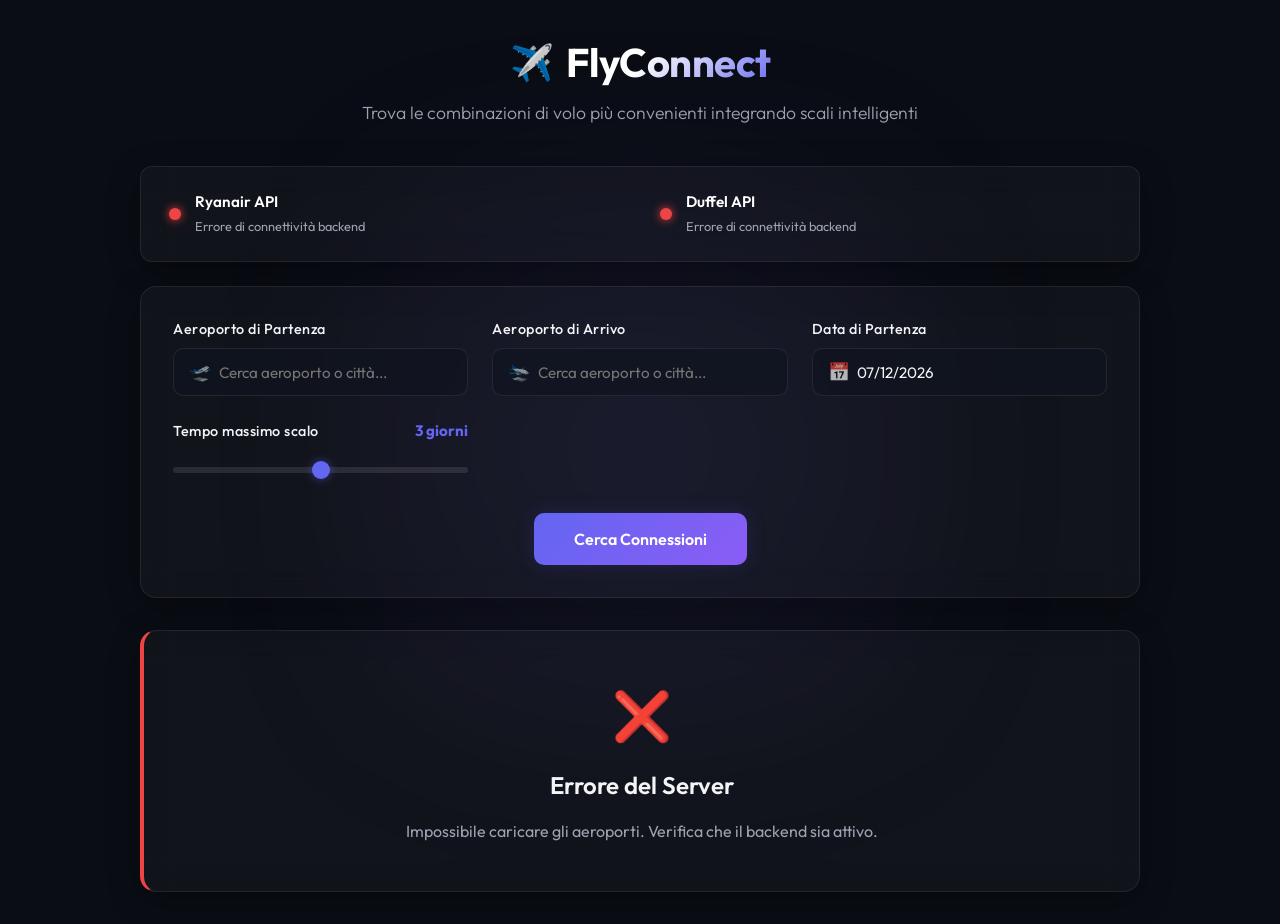
==== index.html @ c4c2569d "Duffel integration for more flights" ====
<!DOCTYPE html>
<html lang="it">
<head>
    <meta charset="UTF-8">
    <meta name="viewport" content="width=device-width, initial-scale=1.0">
    <title>Trova Connessioni Voli Ryanair ✈️</title>
    <meta name="description" content="Trova il volo più economico combinando voli diretti e voli con scalo Ryanair. Interfaccia moderna, veloce e pulita.">
    <!-- Google Fonts: Outfit -->
    <link rel="preconnect" href="https://fonts.googleapis.com">
    <link rel="preconnect" href="https://fonts.gstatic.com" crossorigin>
    <link href="https://fonts.googleapis.com/css2?family=Outfit:wght@300;400;500;600;700&display=swap" rel="stylesheet">
    <link rel="stylesheet" href="style.css?v=1.3">
</head>
<body>
    <div class="background-glow"></div>
    <div class="app-container">
        <!-- Header -->
        <header>
            <div class="logo">
                <span class="airplane-icon">✈️</span>
                <h1>FlyConnect</h1>
            </div>
            <p class="subtitle">Trova le combinazioni di volo più convenienti integrando scali intelligenti</p>
        </header>

        <!-- Search Form Card -->
        <main>
            <!-- Dashboard di Stato Connettività -->
            <section class="status-dashboard-section">
                <div class="status-dashboard glass">
                    <div class="status-item" id="status-ryanair">
                        <span class="status-led led-unknown" id="led-ryanair"></span>
                        <div class="status-details">
                            <span class="status-name">Ryanair API</span>
                            <span class="status-desc" id="ryanair-desc">Inizializzazione...</span>
                        </div>
                    </div>
                    <div class="status-item" id="status-duffel">
                        <span class="status-led led-unknown" id="led-duffel"></span>
                        <div class="status-details">
                            <span class="status-name">Duffel API <span class="mode-badge" id="duffel-mode-badge" style="display: none;"></span></span>
                            <span class="status-desc" id="duffel-desc">Inizializzazione...</span>
                        </div>
                    </div>
                </div>
            </section>

            <section class="search-section">
                <div class="search-card glass">
                    <form id="search-form" onsubmit="return false;">
                        <div class="form-grid">
                            <!-- Partenza Autocomplete -->
                            <div class="form-group autocomplete-container" id="dep-container">
                                <label for="departure-input">Aeroporto di Partenza</label>
                                <div class="input-wrapper">
                                    <span class="input-icon">🛫</span>
                                    <input type="text" id="departure-input" placeholder="Cerca aeroporto o città..." autocomplete="off">
                                    <button type="button" class="clear-btn" id="clear-dep-btn" style="display: none;">&times;</button>
                                </div>
                                <div class="dropdown-list glass" id="departure-dropdown"></div>
                            </div>

                            <!-- Arrivo Autocomplete -->
                            <div class="form-group autocomplete-container" id="arr-container">
                                <label for="arrival-input">Aeroporto di Arrivo</label>
                                <div class="input-wrapper">
                                    <span class="input-icon">🛬</span>
                                    <input type="text" id="arrival-input" placeholder="Cerca aeroporto o città..." autocomplete="off">
                                    <button type="button" class="clear-btn" id="clear-arr-btn" style="display: none;">&times;</button>
                                </div>
                                <div class="dropdown-list glass" id="arrival-dropdown"></div>
                            </div>

                            <!-- Data di Partenza Custom Picker -->
                            <div class="form-group autocomplete-container" id="date-container">
                                <label for="departure-date-input">Data di Partenza</label>
                                <div class="input-wrapper">
                                    <span class="input-icon" style="cursor: pointer;" id="date-icon-trigger">📅</span>
                                    <input type="text" id="departure-date-input" placeholder="Seleziona data..." readonly required>
                                    <input type="hidden" id="departure-date" required>
                                </div>
                                <div class="calendar-dropdown glass" id="calendar-dropdown" style="display: none;">
                                    <div class="calendar-header">
                                        <button type="button" class="cal-nav-btn" id="prev-month-btn">&lt;</button>
                                        <span class="calendar-title" id="calendar-month-year">Mese Anno</span>
                                        <button type="button" class="cal-nav-btn" id="next-month-btn">&gt;</button>
                                    </div>
                                    <div class="calendar-weekdays">
                                        <div>Lu</div><div>Ma</div><div>Me</div><div>Gi</div><div>Ve</div><div>Sa</div><div>Do</div>
                                    </div>
                                    <div class="calendar-days" id="calendar-days-grid"></div>
                                </div>
                            </div>

                            <!-- Tempo di Scalo -->
                            <div class="form-group slider-group">
                                <div class="slider-header">
                                    <label for="layover-slider">Tempo massimo scalo</label>
                                    <span id="layover-val">3 giorni</span>
                                </div>
                                <input type="range" id="layover-slider" min="1" max="5" value="3" step="1">
                            </div>
                        </div>

                        <!-- Cerca Button -->
                        <div class="form-actions">
                            <button type="submit" id="search-btn" class="btn-primary">
                                <span class="btn-text">Cerca Connessioni</span>
                                <div class="btn-loader" style="display: none;"></div>
                            </button>
                        </div>
                    </form>
                </div>
            </section>

            <!-- Results Section -->
            <section class="results-section" id="results-section" style="display: none;">
                <div class="results-header glass">
                    <div class="results-summary">
                        <span id="results-count">Trovate 0 connessioni</span>
                        <span class="divider">|</span>
                        <span id="results-best-price">Miglior prezzo: €-</span>
                    </div>
                    <button id="export-btn" class="btn-success">
                        <span class="btn-icon">📥</span>
                        <span>Scarica Excel</span>
                    </button>
                </div>

                <!-- Lista Risultati -->
                <div id="results-list" class="results-list"></div>
            </section>

            <!-- Loading Skeleton / Spinner State -->
            <div id="loader-state" class="loader-state" style="display: none;">
                <div class="spinner"></div>
                <p>Ricerca dei voli migliori in corso...</p>
                <p class="loader-sub">Questo processo può richiedere alcuni secondi per scaricare i dati in tempo reale</p>
            </div>

            <!-- Error State -->
            <div id="error-state" class="status-card error-card glass" style="display: none;">
                <span class="status-icon">❌</span>
                <h3 id="error-title">Nessuna connessione trovata</h3>
                <p id="error-desc">Prova ad aumentare i giorni di scalo o a selezionare un'altra data.</p>
            </div>

            <!-- Welcome / Instructions State -->
            <div id="welcome-state" class="status-card welcome-card glass">
                <span class="status-icon">💡</span>
                <h3>Trova il tuo itinerario ideale</h3>
                <p>Inserisci l'aeroporto di partenza e di arrivo. FlyConnect calcolerà automaticamente le combinazioni ottimali di voli diretti ed eventuali scali con un tempo massimo di attesa flessibile.</p>
            </div>
        </main>
    </div>
    <script src="app.js?v=1.3"></script>
</body>
</html>
---- style.css ----
/* CSS Variables per una palette colori coerente e moderna */
:root {
    --bg-primary: #0a0d14;
    --bg-secondary: #111520;
    --text-primary: #f3f4f6;
    --text-muted: #9ca3af;
    --accent-indigo: #6366f1;
    --accent-violet: #8b5cf6;
    --accent-emerald: #10b981;
    --accent-amber: #f59e0b;
    --border-color: rgba(255, 255, 255, 0.08);
    --glass-bg: rgba(255, 255, 255, 0.03);
    --glass-hover: rgba(255, 255, 255, 0.06);
    --font-stack: 'Outfit', -apple-system, BlinkMacSystemFont, "Segoe UI", Roboto, sans-serif;
    --shadow-neon: 0 0 20px rgba(99, 102, 241, 0.15);
}

/* Reset e Stili Generali */
* {
    margin: 0;
    padding: 0;
    box-sizing: border-box;
    font-family: var(--font-stack);
}

body {
    background-color: var(--bg-primary);
    color: var(--text-primary);
    min-height: 100vh;
    overflow-x: hidden;
    position: relative;
    padding: 2rem 1rem;
    line-height: 1.5;
}

/* Bagliori Sfondo Animati */
.background-glow {
    position: fixed;
    top: 50%;
    left: 50%;
    transform: translate(-50%, -50%);
    width: 600px;
    height: 600px;
    background: radial-gradient(circle, rgba(99, 102, 241, 0.1) 0%, rgba(139, 92, 246, 0.05) 50%, rgba(0,0,0,0) 100%);
    filter: blur(80px);
    pointer-events: none;
    z-index: -1;
    animation: pulseGlow 15s infinite alternate ease-in-out;
}

@keyframes pulseGlow {
    0% { transform: translate(-50%, -50%) scale(1); }
    100% { transform: translate(-52%, -48%) scale(1.2); opacity: 0.8; }
}

.app-container {
    max-width: 1000px;
    margin: 0 auto;
    width: 100%;
}

/* Header */
header {
    text-align: center;
    margin-bottom: 2.5rem;
}

header .logo {
    display: inline-flex;
    align-items: center;
    gap: 0.75rem;
    margin-bottom: 0.5rem;
}

header .logo .airplane-icon {
    font-size: 2.2rem;
    animation: floatAirplane 3s infinite ease-in-out;
    display: inline-block;
}

@keyframes floatAirplane {
    0%, 100% { transform: translateY(0) rotate(0deg); }
    50% { transform: translateY(-6px) rotate(-3deg); }
}

header h1 {
    font-size: 2.5rem;
    font-weight: 700;
    background: linear-gradient(135deg, #ffffff 40%, var(--accent-indigo) 100%);
    -webkit-background-clip: text;
    -webkit-text-fill-color: transparent;
    letter-spacing: -0.5px;
}

header .subtitle {
    color: var(--text-muted);
    font-size: 1.1rem;
    font-weight: 300;
    max-width: 600px;
    margin: 0 auto;
}

/* Stile Glassmorphism */
.glass {
    background: var(--glass-bg);
    backdrop-filter: blur(16px);
    -webkit-backdrop-filter: blur(16px);
    border: 1px solid var(--border-color);
    border-radius: 16px;
    box-shadow: 0 8px 32px 0 rgba(0, 0, 0, 0.3);
    transition: border-color 0.3s, box-shadow 0.3s;
}

.glass:hover {
    border-color: rgba(255, 255, 255, 0.12);
}

/* Card di Ricerca */
.search-section {
    position: relative;
    z-index: 10;
}

.search-card {
    padding: 2rem;
    margin-bottom: 2rem;
    position: relative;
    z-index: 100; /* Solleva la card intera sopra al welcome-state e risultati */
    overflow: visible; /* per non tagliare le tendine dell'autocomplete */
}

.form-grid {
    display: grid;
    grid-template-columns: repeat(auto-fit, minmax(220px, 1fr));
    gap: 1.5rem;
    margin-bottom: 1.5rem;
}

.form-group {
    display: flex;
    flex-direction: column;
    gap: 0.5rem;
    position: relative;
}

.form-group label {
    font-size: 0.9rem;
    font-weight: 500;
    color: var(--text-primary);
    letter-spacing: 0.5px;
}

.input-wrapper {
    position: relative;
    display: flex;
    align-items: center;
}

.input-icon {
    position: absolute;
    left: 1rem;
    font-size: 1.1rem;
    pointer-events: none;
    opacity: 0.7;
}

.form-group input {
    width: 100%;
    padding: 0.85rem 1rem 0.85rem 2.8rem;
    background: rgba(17, 21, 32, 0.7);
    border: 1px solid rgba(255, 255, 255, 0.08);
    border-radius: 10px;
    color: var(--text-primary);
    font-size: 0.95rem;
    transition: all 0.3s ease;
    outline: none;
}

.form-group input:focus {
    border-color: var(--accent-indigo);
    box-shadow: 0 0 10px rgba(99, 102, 241, 0.2);
    background: rgba(17, 21, 32, 0.9);
}

/* Pulsante Pulisci Input Autocomplete */
.clear-btn {
    position: absolute;
    right: 1rem;
    background: transparent;
    border: none;
    color: var(--text-muted);
    font-size: 1.3rem;
    cursor: pointer;
    padding: 0.2rem;
}
.clear-btn:hover {
    color: var(--text-primary);
}

/* Autocomplete Dropdown */
.autocomplete-container {
    position: relative;
    z-index: 1; /* Di base basso */
}

/* Quando il contenitore ha all'interno una tendina aperta o ha il focus, aumenta lo z-index */
.autocomplete-container:focus-within,
.autocomplete-container.active-picker {
    z-index: 50; /* Supera gli altri form-group adiacenti */
}

.dropdown-list {
    position: absolute;
    top: calc(100% + 5px);
    left: 0;
    right: 0;
    max-height: 250px;
    overflow-y: auto;
    z-index: 99999; /* Valore altissimo per stare sopra a tutto il resto della pagina */
    display: none;
    border-radius: 10px;
    background: rgba(17, 21, 32, 0.98);
    border: 1px solid rgba(255, 255, 255, 0.15);
    box-shadow: 0 10px 25px rgba(0, 0, 0, 0.7);
}

.dropdown-item {
    padding: 0.75rem 1rem;
    cursor: pointer;
    transition: background 0.2s;
    font-size: 0.9rem;
    display: flex;
    justify-content: space-between;
    align-items: center;
}

.dropdown-item:hover {
    background: rgba(99, 102, 241, 0.2);
}

.dropdown-item .airport-name {
    font-weight: 500;
    color: #fff;
    white-space: nowrap;
    overflow: hidden;
    text-overflow: ellipsis;
    margin-right: 0.5rem;
}

.dropdown-item .airport-code {
    background: rgba(255, 255, 255, 0.1);
    padding: 0.1rem 0.4rem;
    border-radius: 4px;
    font-size: 0.75rem;
    font-weight: bold;
    color: var(--accent-indigo);
}

/* Stili Calendario Custom */
.calendar-dropdown {
    position: absolute;
    top: calc(100% + 5px);
    left: 0;
    width: 280px;
    padding: 1rem;
    z-index: 9999; /* z-index molto alto per sovrapporsi a tutto il resto */
    background: rgba(17, 21, 32, 0.98);
    border: 1px solid rgba(255, 255, 255, 0.15);
    box-shadow: 0 10px 30px rgba(0, 0, 0, 0.6);
    border-radius: 12px;
    user-select: none;
}

.calendar-header {
    display: flex;
    justify-content: space-between;
    align-items: center;
    margin-bottom: 0.75rem;
}

.calendar-title {
    font-weight: 600;
    font-size: 0.95rem;
    color: #fff;
}

.cal-nav-btn {
    background: rgba(255, 255, 255, 0.05);
    border: 1px solid rgba(255, 255, 255, 0.08);
    color: #fff;
    width: 28px;
    height: 28px;
    border-radius: 6px;
    cursor: pointer;
    display: flex;
    align-items: center;
    justify-content: center;
    font-weight: bold;
    transition: background 0.2s, border-color 0.2s;
}

.cal-nav-btn:hover {
    background: rgba(99, 102, 241, 0.2);
    border-color: var(--accent-indigo);
}

.calendar-weekdays {
    display: grid;
    grid-template-columns: repeat(7, 1fr);
    text-align: center;
    font-size: 0.75rem;
    font-weight: 600;
    color: var(--text-muted);
    margin-bottom: 0.5rem;
}

.calendar-days {
    display: grid;
    grid-template-columns: repeat(7, 1fr);
    gap: 4px;
    text-align: center;
}

.calendar-day {
    font-size: 0.85rem;
    padding: 0.4rem 0;
    border-radius: 6px;
    cursor: pointer;
    transition: background 0.2s, color 0.2s;
    color: #d1d5db;
}

.calendar-day:hover:not(.disabled) {
    background: rgba(99, 102, 241, 0.2);
    color: #fff;
}

.calendar-day.today {
    border: 1px solid var(--accent-indigo);
}

.calendar-day.selected {
    background: var(--accent-indigo) !important;
    color: #fff !important;
    font-weight: bold;
}

.calendar-day.disabled {
    opacity: 0.25;
    cursor: not-allowed;
}

.calendar-day.empty {
    cursor: default;
}

/* Slider Tempo di Scalo */
.slider-group {
    justify-content: space-between;
}

.slider-header {
    display: flex;
    justify-content: space-between;
    align-items: center;
}

#layover-val {
    color: var(--accent-indigo);
    font-weight: bold;
    font-size: 0.95rem;
}

/* Custom styling slider range */
#layover-slider {
    -webkit-appearance: none;
    appearance: none;
    width: 100%;
    height: 6px;
    background: rgba(255, 255, 255, 0.1);
    border-radius: 3px;
    outline: none;
    margin: 1rem 0;
    padding: 0;
    border: none;
}

#layover-slider::-webkit-slider-thumb {
    -webkit-appearance: none;
    appearance: none;
    width: 18px;
    height: 18px;
    border-radius: 50%;
    background: var(--accent-indigo);
    cursor: pointer;
    box-shadow: 0 0 10px rgba(99, 102, 241, 0.5);
    transition: transform 0.1s;
}

#layover-slider::-webkit-slider-thumb:hover {
    transform: scale(1.2);
}

/* Pulsanti */
.form-actions {
    display: flex;
    justify-content: center;
    margin-top: 1rem;
}

.btn-primary {
    background: linear-gradient(135deg, var(--accent-indigo) 0%, var(--accent-violet) 100%);
    color: #fff;
    border: none;
    padding: 1rem 2.5rem;
    font-size: 1rem;
    font-weight: 600;
    border-radius: 10px;
    cursor: pointer;
    transition: all 0.3s ease;
    box-shadow: var(--shadow-neon);
    display: flex;
    align-items: center;
    gap: 0.75rem;
}

.btn-primary:hover {
    transform: translateY(-2px);
    box-shadow: 0 0 25px rgba(99, 102, 241, 0.35);
    filter: brightness(1.1);
}

.btn-primary:active {
    transform: translateY(0);
}

/* Pulsante Success (Download Excel) */
.btn-success {
    background: linear-gradient(135deg, #10b981 0%, #059669 100%);
    color: #fff;
    border: none;
    padding: 0.6rem 1.2rem;
    font-size: 0.9rem;
    font-weight: 600;
    border-radius: 8px;
    cursor: pointer;
    transition: all 0.3s ease;
    display: inline-flex;
    align-items: center;
    gap: 0.5rem;
}

.btn-success:hover {
    transform: translateY(-1px);
    box-shadow: 0 4px 12px rgba(16, 185, 129, 0.3);
    filter: brightness(1.05);
}

/* Loader all'interno del Pulsante */
.btn-loader {
    width: 20px;
    height: 20px;
    border: 3px solid rgba(255,255,255,0.3);
    border-top-color: white;
    border-radius: 50%;
    animation: spin 1s infinite linear;
}

@keyframes spin {
    to { transform: rotate(360deg); }
}

/* Stati Generici (Welcome, Error, Loader) */
.status-card {
    padding: 3rem 2rem;
    text-align: center;
    display: flex;
    flex-direction: column;
    align-items: center;
    gap: 1rem;
    position: relative;
    z-index: 1; /* z-index basso per stare sotto le tendine di ricerca */
}

/* Loader Principale */
.loader-state {
    padding: 3rem 2rem;
    text-align: center;
    display: flex;
    flex-direction: column;
    align-items: center;
    gap: 1rem;
    position: relative;
    z-index: 1; /* z-index basso */
}

.status-icon {
    font-size: 3rem;
}

.status-card h3 {
    font-size: 1.5rem;
    font-weight: 600;
}

.status-card p {
    color: var(--text-muted);
    max-width: 500px;
}

.welcome-card {
    border-left: 4px solid var(--accent-indigo);
}

.error-card {
    border-left: 4px solid #ef4444;
}

/* Loader Principale */
.loader-state {
    padding: 3rem 2rem;
    text-align: center;
    display: flex;
    flex-direction: column;
    align-items: center;
    gap: 1rem;
}

.loader-state .spinner {
    width: 50px;
    height: 50px;
    border: 4px solid rgba(255, 255, 255, 0.05);
    border-top-color: var(--accent-indigo);
    border-radius: 50%;
    animation: spin 1s infinite linear;
}

.loader-sub {
    font-size: 0.85rem;
    color: var(--text-muted);
}

/* Sezione Risultati */
.results-header {
    display: flex;
    justify-content: space-between;
    align-items: center;
    padding: 1rem 1.5rem;
    margin-bottom: 1.5rem;
}

.results-summary {
    display: flex;
    align-items: center;
    gap: 0.75rem;
    font-weight: 500;
    font-size: 0.95rem;
}

.results-summary .divider {
    color: rgba(255,255,255,0.15);
}

#results-best-price {
    color: var(--accent-indigo);
    font-weight: 600;
}

/* Risultati - Cards */
.results-list {
    display: flex;
    flex-direction: column;
    gap: 1.25rem;
}

.flight-card {
    position: relative;
    padding: 1.5rem;
    display: grid;
    grid-template-columns: 1fr auto;
    gap: 1.5rem;
    align-items: center;
    overflow: hidden;
    transition: transform 0.2s, border-color 0.2s;
}

.flight-card:hover {
    transform: translateY(-2px);
    border-color: rgba(255, 255, 255, 0.15);
}

/* Badges e Tipi di Connessione */
.flight-type-badge {
    position: absolute;
    top: 0;
    left: 0;
    padding: 0.25rem 0.75rem;
    font-size: 0.75rem;
    font-weight: bold;
    border-bottom-right-radius: 8px;
    letter-spacing: 0.5px;
    text-transform: uppercase;
}

.flight-card.direct {
    border-left: 4px solid var(--accent-emerald);
}

.flight-card.direct .flight-type-badge {
    background-color: var(--accent-emerald);
    color: #052e16;
}

.flight-card.connecting {
    border-left: 4px solid var(--accent-amber);
}

.flight-card.connecting .flight-type-badge {
    background-color: var(--accent-amber);
    color: #451a03;
}

/* Dettagli Itinerario */
.itinerary-details {
    display: flex;
    flex-direction: column;
    gap: 1.25rem;
}

.flight-segment {
    display: grid;
    grid-template-columns: 1fr auto 1.5fr;
    align-items: center;
    gap: 1.5rem;
}

.airport-info {
    display: flex;
    flex-direction: column;
}

.airport-info .code {
    font-size: 1.4rem;
    font-weight: 700;
    color: #fff;
    line-height: 1.2;
}

.carrier-badge {
    font-size: 0.75rem;
    font-weight: 600;
    color: var(--accent-indigo);
    background: rgba(99, 102, 241, 0.1);
    padding: 0.15rem 0.5rem;
    border-radius: 4px;
    margin-top: 0.25rem;
    display: inline-block;
    width: max-content;
    border: 1px solid rgba(99, 102, 241, 0.2);
}

.carrier-badge small {
    color: var(--text-muted);
    margin-left: 0.25rem;
}

.airport-info .city {
    font-size: 0.85rem;
    color: var(--text-muted);
}

.time-info {
    display: flex;
    flex-direction: column;
    justify-content: center;
    font-size: 0.9rem;
}

.time-info .time {
    font-weight: 600;
    color: #fff;
}

.time-info .date {
    font-size: 0.75rem;
    color: var(--text-muted);
}

/* Indicatore di Connessione visiva */
.segment-line-container {
    display: flex;
    flex-direction: column;
    align-items: center;
    justify-content: center;
    position: relative;
    width: 100%;
    min-width: 120px;
}

.duration-label {
    font-size: 0.75rem;
    color: var(--text-muted);
    margin-bottom: 0.25rem;
}

.flight-line {
    height: 2px;
    background: rgba(255, 255, 255, 0.15);
    width: 100%;
    position: relative;
}

.flight-line::before, .flight-line::after {
    content: '';
    width: 6px;
    height: 6px;
    border-radius: 50%;
    background: var(--text-muted);
    position: absolute;
    top: 50%;
    transform: translateY(-50%);
}

.flight-line::before { left: 0; }
.flight-line::after { right: 0; background: var(--accent-indigo); }

.flight-line .plane-indicator {
    position: absolute;
    left: 50%;
    top: 50%;
    transform: translate(-50%, -50%) rotate(90deg);
    font-size: 0.8rem;
    background: var(--bg-secondary);
    padding: 0 0.25rem;
}

/* Sezione Layover (Scalo) */
.layover-bar {
    background: rgba(245, 158, 11, 0.08);
    border: 1px dashed rgba(245, 158, 11, 0.3);
    border-radius: 8px;
    padding: 0.5rem 1rem;
    display: flex;
    align-items: center;
    justify-content: center;
    gap: 0.5rem;
    font-size: 0.85rem;
    color: #fbd38d;
    max-width: 400px;
    margin-left: 2rem;
}

/* Prezzo e CTA di Destra */
.price-container {
    display: flex;
    flex-direction: column;
    align-items: flex-end;
    justify-content: center;
    gap: 0.25rem;
}

.price-container .price {
    font-size: 1.8rem;
    font-weight: 700;
    color: #fff;
    background: linear-gradient(135deg, #fff 40%, var(--accent-indigo) 100%);
    -webkit-background-clip: text;
    -webkit-text-fill-color: transparent;
    filter: drop-shadow(0 0 10px rgba(99, 102, 241, 0.2));
}

.price-container .price-subtitle {
    font-size: 0.75rem;
    color: var(--text-muted);
}

/* Stili scrollbar */
::-webkit-scrollbar {
    width: 6px;
    height: 6px;
}

::-webkit-scrollbar-track {
    background: rgba(0,0,0,0.1);
}

::-webkit-scrollbar-thumb {
    background: rgba(255,255,255,0.15);
    border-radius: 3px;
}

::-webkit-scrollbar-thumb:hover {
    background: rgba(255,255,255,0.3);
}

/* Responsive Design */
@media (max-width: 768px) {
    body {
        padding: 1rem 0.5rem;
    }
    
    header h1 {
        font-size: 2rem;
    }
    
    .flight-card {
        grid-template-columns: 1fr;
        gap: 1rem;
    }
    
    .price-container {
        align-items: flex-start;
        border-top: 1px solid rgba(255,255,255,0.06);
        padding-top: 1rem;
        width: 100%;
    }
    
    .flight-segment {
        grid-template-columns: 1fr;
        gap: 0.5rem;
    }
    
    .segment-line-container {
        display: none;
    }
    
    .layover-bar {
        margin-left: 0;
    }
    
    .results-header {
        flex-direction: column;
        gap: 1rem;
        align-items: flex-start;
    }
    
    .btn-success {
        width: 100%;
        justify-content: center;
    }
}

/* Dashboard di Stato Connettività */
.status-dashboard-section {
    margin-bottom: 1.5rem;
}

.status-dashboard {
    display: flex;
    justify-content: space-around;
    gap: 1.5rem;
    padding: 1.25rem;
    border-radius: 12px;
}

.status-item {
    display: flex;
    align-items: center;
    gap: 0.85rem;
    flex: 1;
    min-width: 200px;
    padding: 0.25rem 0.5rem;
}

.status-led {
    width: 12px;
    height: 12px;
    border-radius: 50%;
    display: inline-block;
    transition: background-color 0.3s, box-shadow 0.3s;
}

.led-unknown {
    background-color: #9ca3af;
    box-shadow: 0 0 8px #9ca3af;
}

.led-active {
    background-color: #10b981;
    box-shadow: 0 0 10px #10b981;
    animation: led-pulse-active 2s infinite ease-in-out;
}

.led-warning {
    background-color: #f59e0b;
    box-shadow: 0 0 10px #f59e0b;
    animation: led-pulse-warning 2s infinite ease-in-out;
}

.led-error {
    background-color: #ef4444;
    box-shadow: 0 0 10px #ef4444;
}

.led-inactive {
    background-color: #6b7280;
    box-shadow: none;
    opacity: 0.6;
}

@keyframes led-pulse-active {
    0%, 100% { box-shadow: 0 0 6px rgba(16, 185, 129, 0.4); }
    50% { box-shadow: 0 0 12px rgba(16, 185, 129, 0.9); }
}

@keyframes led-pulse-warning {
    0%, 100% { box-shadow: 0 0 6px rgba(245, 158, 11, 0.4); }
    50% { box-shadow: 0 0 12px rgba(245, 158, 11, 0.9); }
}

.status-details {
    display: flex;
    flex-direction: column;
    gap: 0.2rem;
}

.status-name {
    font-size: 0.95rem;
    font-weight: 600;
    color: #fff;
    display: flex;
    align-items: center;
    gap: 0.5rem;
}

.status-desc {
    font-size: 0.8rem;
    color: var(--text-muted);
}

.mode-badge {
    font-size: 0.65rem;
    padding: 0.15rem 0.4rem;
    border-radius: 4px;
    font-weight: 700;
    text-transform: uppercase;
    letter-spacing: 0.5px;
}

.mode-badge.live {
    background-color: rgba(239, 68, 68, 0.15);
    color: #fca5a5;
    border: 1px solid rgba(239, 68, 68, 0.3);
}

.mode-badge.sandbox {
    background-color: rgba(59, 130, 246, 0.15);
    color: #93c5fd;
    border: 1px solid rgba(59, 130, 246, 0.3);
}

@media (max-width: 600px) {
    .status-dashboard {
        flex-direction: column;
        gap: 1rem;
    }
}
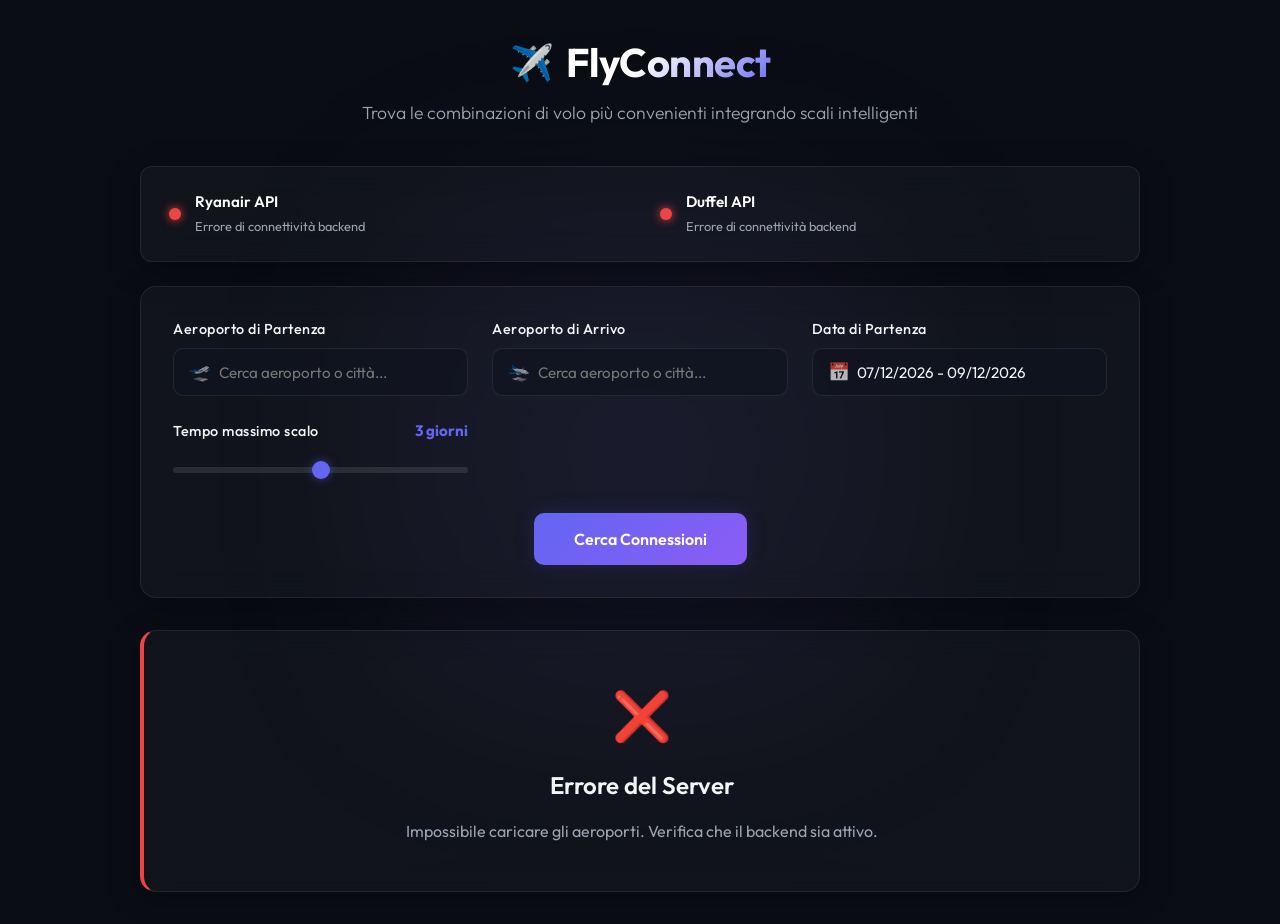
==== commit f928f8c0: "Data range selector" ====
--- a/index.html
+++ b/index.html
@@ -9,7 +9,7 @@
     <link rel="preconnect" href="https://fonts.googleapis.com">
     <link rel="preconnect" href="https://fonts.gstatic.com" crossorigin>
     <link href="https://fonts.googleapis.com/css2?family=Outfit:wght@300;400;500;600;700&display=swap" rel="stylesheet">
-    <link rel="stylesheet" href="style.css?v=1.3">
+    <link rel="stylesheet" href="style.css?v=1.5">
 </head>
 <body>
     <div class="background-glow"></div>
@@ -76,8 +76,9 @@
                                 <label for="departure-date-input">Data di Partenza</label>
                                 <div class="input-wrapper">
                                     <span class="input-icon" style="cursor: pointer;" id="date-icon-trigger">📅</span>
-                                    <input type="text" id="departure-date-input" placeholder="Seleziona data..." readonly required>
-                                    <input type="hidden" id="departure-date" required>
+                                    <input type="text" id="departure-date-input" placeholder="Seleziona intervallo date..." readonly required>
+                                    <input type="hidden" id="departure-date-start" required>
+                                    <input type="hidden" id="departure-date-end" required>
                                 </div>
                                 <div class="calendar-dropdown glass" id="calendar-dropdown" style="display: none;">
                                     <div class="calendar-header">
@@ -127,6 +128,19 @@
                     </button>
                 </div>
 
+                <!-- Filtro Compagnie -->
+                <div id="carrier-filter-panel" class="carrier-filter-panel glass" style="display: none;">
+                    <div class="carrier-filter-header">
+                        <span class="carrier-filter-title">🏢 Filtra per compagnia</span>
+                        <div class="carrier-filter-actions">
+                            <span id="filtered-count" class="filtered-count-badge"></span>
+                            <button id="select-all-carriers" class="carrier-action-btn">Seleziona tutti</button>
+                            <button id="deselect-all-carriers" class="carrier-action-btn">Deseleziona tutti</button>
+                        </div>
+                    </div>
+                    <div id="carrier-chips" class="carrier-chips"></div>
+                </div>
+
                 <!-- Lista Risultati -->
                 <div id="results-list" class="results-list"></div>
             </section>
@@ -153,6 +167,6 @@
             </div>
         </main>
     </div>
-    <script src="app.js?v=1.3"></script>
+    <script src="app.js?v=1.6"></script>
 </body>
 </html>
--- a/style.css
+++ b/style.css
@@ -955,3 +955,156 @@
         gap: 1rem;
     }
 }
+
+/* ─── Filtro Compagnie ────────────────────────────────────────────────────── */
+
+.carrier-filter-panel {
+    padding: 1.25rem 1.5rem;
+    margin-bottom: 1.5rem;
+    border-radius: 14px;
+    animation: fadeSlideDown 0.35s ease;
+}
+
+@keyframes fadeSlideDown {
+    from { opacity: 0; transform: translateY(-10px); }
+    to   { opacity: 1; transform: translateY(0); }
+}
+
+.carrier-filter-header {
+    display: flex;
+    align-items: center;
+    justify-content: space-between;
+    flex-wrap: wrap;
+    gap: 0.75rem;
+    margin-bottom: 1rem;
+}
+
+.carrier-filter-title {
+    font-size: 0.9rem;
+    font-weight: 600;
+    color: var(--text-primary);
+    letter-spacing: 0.3px;
+}
+
+.carrier-filter-actions {
+    display: flex;
+    align-items: center;
+    gap: 0.6rem;
+    flex-wrap: wrap;
+}
+
+/* Badge contatore (es. "12 risultati" o "5 / 12 risultati") */
+.filtered-count-badge {
+    font-size: 0.8rem;
+    color: var(--text-muted);
+    font-weight: 500;
+    padding: 0.2rem 0.6rem;
+    border-radius: 20px;
+    background: rgba(255, 255, 255, 0.04);
+    border: 1px solid rgba(255, 255, 255, 0.07);
+    transition: all 0.3s;
+}
+
+/* Quando il filtro è attivo, il badge si illumina in ambra */
+.filtered-count-badge.filtered-active {
+    color: var(--accent-amber);
+    background: rgba(245, 158, 11, 0.08);
+    border-color: rgba(245, 158, 11, 0.25);
+}
+
+/* Mini pulsanti "Seleziona tutti" / "Deseleziona tutti" */
+.carrier-action-btn {
+    background: rgba(255, 255, 255, 0.05);
+    border: 1px solid rgba(255, 255, 255, 0.1);
+    color: var(--text-muted);
+    font-size: 0.75rem;
+    font-weight: 500;
+    padding: 0.3rem 0.75rem;
+    border-radius: 20px;
+    cursor: pointer;
+    transition: all 0.2s;
+    font-family: var(--font-stack);
+}
+
+.carrier-action-btn:hover {
+    background: rgba(99, 102, 241, 0.15);
+    border-color: rgba(99, 102, 241, 0.35);
+    color: #c7d2fe;
+}
+
+/* Contenitore chip compagnie */
+.carrier-chips {
+    display: flex;
+    flex-wrap: wrap;
+    gap: 0.6rem;
+}
+
+/* Chip singola compagnia */
+.carrier-chip {
+    display: inline-flex;
+    align-items: center;
+    gap: 0.5rem;
+    padding: 0.45rem 0.9rem;
+    border-radius: 30px;
+    font-size: 0.85rem;
+    font-weight: 600;
+    cursor: pointer;
+    border: 1.5px solid transparent;
+    transition: all 0.22s ease;
+    font-family: var(--font-stack);
+    user-select: none;
+}
+
+/* Chip ATTIVA (compagnia selezionata) */
+.carrier-chip.active {
+    background: linear-gradient(135deg, rgba(99, 102, 241, 0.2), rgba(139, 92, 246, 0.15));
+    border-color: rgba(99, 102, 241, 0.5);
+    color: #c7d2fe;
+    box-shadow: 0 0 12px rgba(99, 102, 241, 0.12);
+}
+
+.carrier-chip.active:hover {
+    background: linear-gradient(135deg, rgba(99, 102, 241, 0.3), rgba(139, 92, 246, 0.25));
+    border-color: rgba(99, 102, 241, 0.75);
+    transform: translateY(-1px);
+    box-shadow: 0 4px 14px rgba(99, 102, 241, 0.2);
+}
+
+/* Chip INATTIVA (compagnia deselezionata) */
+.carrier-chip.inactive {
+    background: rgba(255, 255, 255, 0.02);
+    border-color: rgba(255, 255, 255, 0.08);
+    color: var(--text-muted);
+    opacity: 0.55;
+}
+
+.carrier-chip.inactive:hover {
+    opacity: 0.8;
+    border-color: rgba(255, 255, 255, 0.18);
+    color: var(--text-primary);
+    transform: translateY(-1px);
+}
+
+/* Badge col numero di voli per carrier */
+.chip-count {
+    background: rgba(255, 255, 255, 0.12);
+    color: inherit;
+    font-size: 0.72rem;
+    font-weight: 700;
+    padding: 0.1rem 0.45rem;
+    border-radius: 10px;
+    min-width: 20px;
+    text-align: center;
+}
+
+.carrier-chip.active .chip-count {
+    background: rgba(99, 102, 241, 0.3);
+}
+
+/* Responsive filtro */
+@media (max-width: 600px) {
+    .carrier-filter-header {
+        flex-direction: column;
+        align-items: flex-start;
+    }
+}
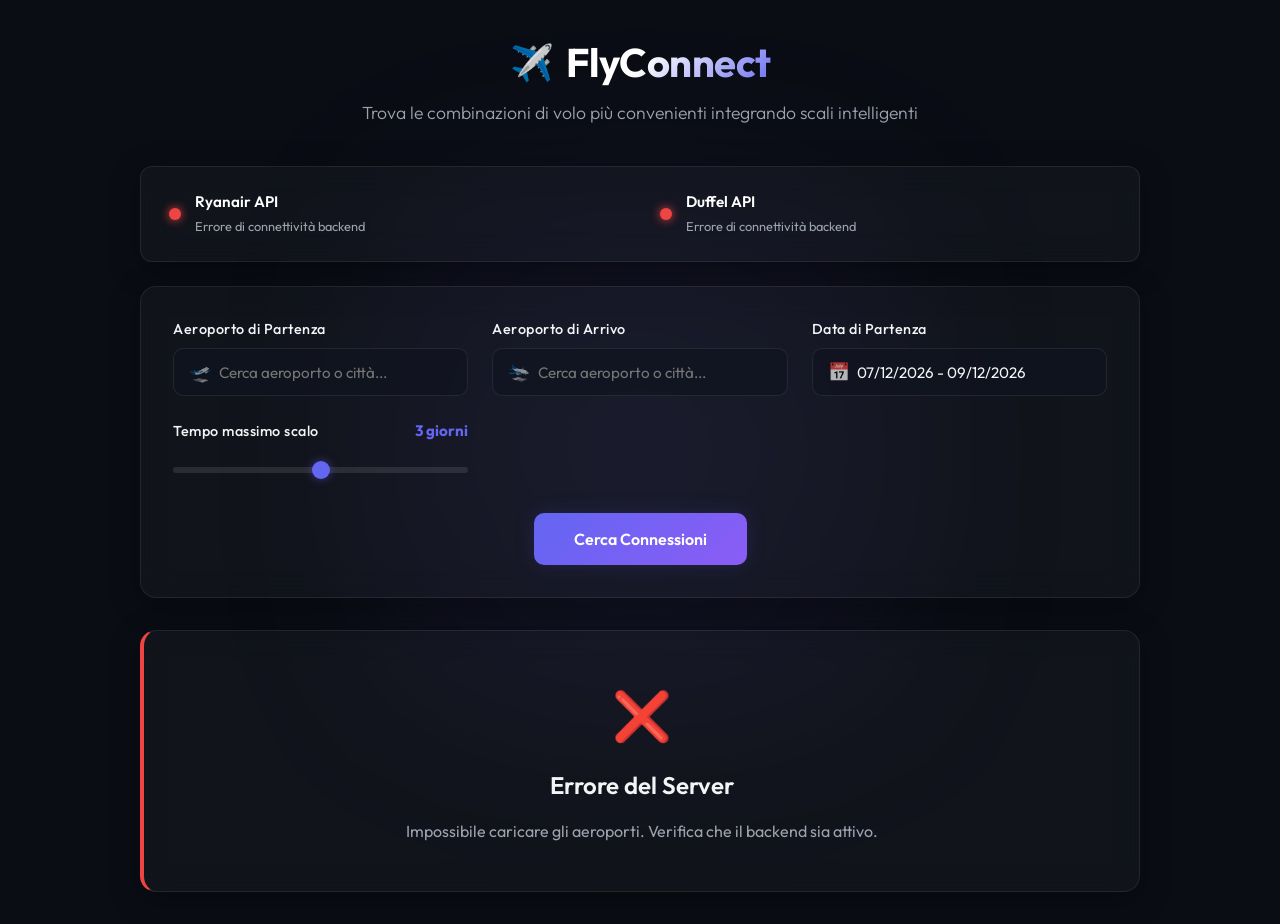
==== commit 76f1ba92: "Api agnostic router. Search progress bar." ====
--- a/index.html
+++ b/index.html
@@ -148,8 +148,11 @@
             <!-- Loading Skeleton / Spinner State -->
             <div id="loader-state" class="loader-state" style="display: none;">
                 <div class="spinner"></div>
-                <p>Ricerca dei voli migliori in corso...</p>
-                <p class="loader-sub">Questo processo può richiedere alcuni secondi per scaricare i dati in tempo reale</p>
+                <p id="loader-text">Ricerca dei voli migliori in corso...</p>
+                <div class="progress-bar-container">
+                    <div id="progress-bar-fill" class="progress-bar-fill" style="width: 0%;"></div>
+                </div>
+                <p id="loader-progress-text" class="loader-sub">Avvio in corso (0%)</p>
             </div>
 
             <!-- Error State -->
--- a/style.css
+++ b/style.css
@@ -1108,3 +1108,24 @@
         align-items: flex-start;
     }
 }
+
+/* Progress Bar per ricerca in tempo reale */
+.progress-bar-container {
+    width: 80%;
+    max-width: 400px;
+    height: 10px;
+    background: rgba(255, 255, 255, 0.08);
+    border-radius: 6px;
+    margin: 0.5rem auto 1rem auto;
+    overflow: hidden;
+    border: 1px solid rgba(255, 255, 255, 0.1);
+}
+
+.progress-bar-fill {
+    height: 100%;
+    width: 0%;
+    background: linear-gradient(90deg, var(--accent-indigo) 0%, var(--accent-violet) 100%);
+    box-shadow: 0 0 10px rgba(99, 102, 241, 0.5);
+    border-radius: 6px;
+    transition: width 0.3s ease;
+}
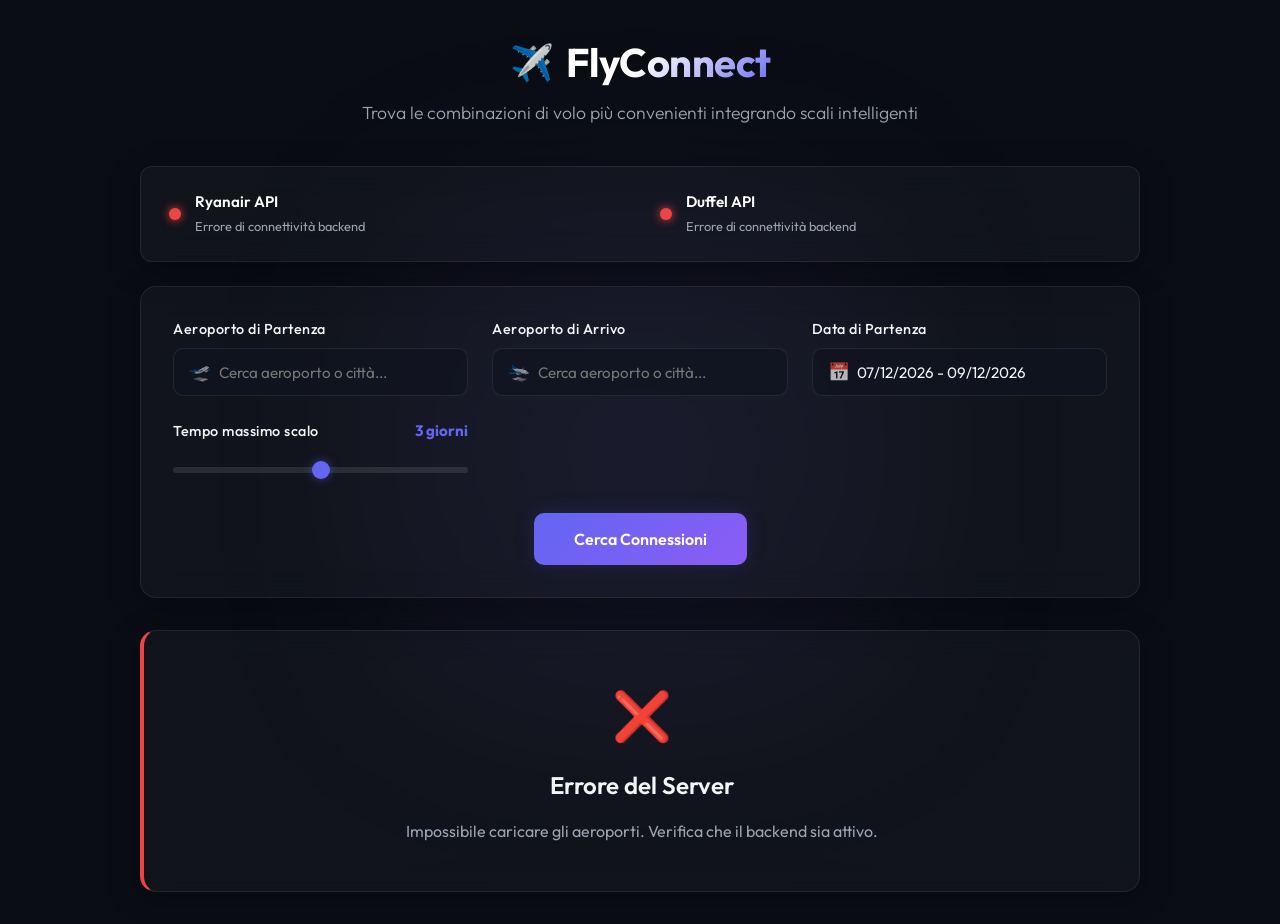
==== commit 1a124669: "Home page strings" ====
--- a/index.html
+++ b/index.html
@@ -3,8 +3,8 @@
 <head>
     <meta charset="UTF-8">
     <meta name="viewport" content="width=device-width, initial-scale=1.0">
-    <title>Trova Connessioni Voli Ryanair ✈️</title>
-    <meta name="description" content="Trova il volo più economico combinando voli diretti e voli con scalo Ryanair. Interfaccia moderna, veloce e pulita.">
+    <title>Trova Connessioni Voli ✈️</title>
+    <meta name="description" content="Trova il volo più economico combinando voli diretti e voli con scalo. Interfaccia moderna, veloce e pulita.">
     <!-- Google Fonts: Outfit -->
     <link rel="preconnect" href="https://fonts.googleapis.com">
     <link rel="preconnect" href="https://fonts.gstatic.com" crossorigin>
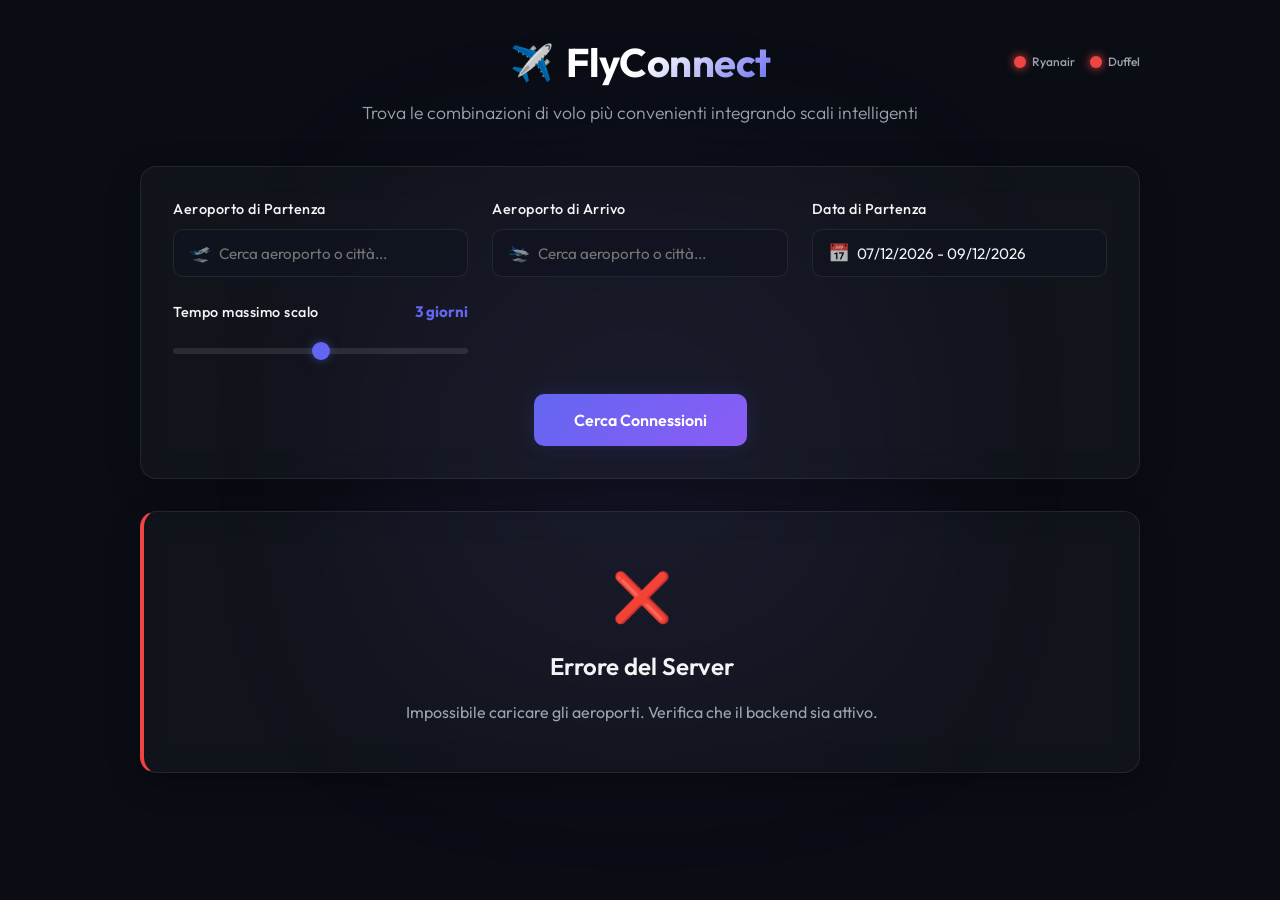
==== commit 59866ec5: "feat(ui): compact API status LEDs in header Replaced the full-width status dashboard card with two m" ====
--- a/index.html
+++ b/index.html
@@ -9,41 +9,37 @@
     <link rel="preconnect" href="https://fonts.googleapis.com">
     <link rel="preconnect" href="https://fonts.gstatic.com" crossorigin>
     <link href="https://fonts.googleapis.com/css2?family=Outfit:wght@300;400;500;600;700&display=swap" rel="stylesheet">
-    <link rel="stylesheet" href="style.css?v=1.5">
+    <link rel="stylesheet" href="style.css?v=1.6">
 </head>
 <body>
     <div class="background-glow"></div>
     <div class="app-container">
         <!-- Header -->
         <header>
-            <div class="logo">
-                <span class="airplane-icon">✈️</span>
-                <h1>FlyConnect</h1>
+            <div class="header-top">
+                <div class="logo">
+                    <span class="airplane-icon">✈️</span>
+                    <h1>FlyConnect</h1>
+                </div>
+                <div class="header-api-status">
+                    <div class="header-status-item" id="status-ryanair">
+                        <span class="status-led led-unknown" id="led-ryanair"></span>
+                        <span class="header-status-label">Ryanair</span>
+                        <span class="header-status-tooltip" id="ryanair-desc">Inizializzazione...</span>
+                    </div>
+                    <div class="header-status-item" id="status-duffel">
+                        <span class="status-led led-unknown" id="led-duffel"></span>
+                        <span class="header-status-label">Duffel</span>
+                        <span class="mode-badge" id="duffel-mode-badge" style="display: none;"></span>
+                        <span class="header-status-tooltip" id="duffel-desc">Inizializzazione...</span>
+                    </div>
+                </div>
             </div>
             <p class="subtitle">Trova le combinazioni di volo più convenienti integrando scali intelligenti</p>
         </header>
 
         <!-- Search Form Card -->
         <main>
-            <!-- Dashboard di Stato Connettività -->
-            <section class="status-dashboard-section">
-                <div class="status-dashboard glass">
-                    <div class="status-item" id="status-ryanair">
-                        <span class="status-led led-unknown" id="led-ryanair"></span>
-                        <div class="status-details">
-                            <span class="status-name">Ryanair API</span>
-                            <span class="status-desc" id="ryanair-desc">Inizializzazione...</span>
-                        </div>
-                    </div>
-                    <div class="status-item" id="status-duffel">
-                        <span class="status-led led-unknown" id="led-duffel"></span>
-                        <div class="status-details">
-                            <span class="status-name">Duffel API <span class="mode-badge" id="duffel-mode-badge" style="display: none;"></span></span>
-                            <span class="status-desc" id="duffel-desc">Inizializzazione...</span>
-                        </div>
-                    </div>
-                </div>
-            </section>
 
             <section class="search-section">
                 <div class="search-card glass">
@@ -141,8 +137,23 @@
                     <div id="carrier-chips" class="carrier-chips"></div>
                 </div>
 
-                <!-- Lista Risultati -->
-                <div id="results-list" class="results-list"></div>
+                <!-- Bottone mobile per aprire il pannello rotte -->
+                <button id="route-filter-mobile-btn" class="btn-route-filter-mobile" style="display:none;">☰ Filtra rotte</button>
+
+                <!-- Layout split: pannello sinistro + lista accordion -->
+                <div id="results-layout">
+                    <div id="route-panel" class="glass" style="display:none;">
+                        <div class="route-panel-header">
+                            <span class="route-panel-title">Rotte</span>
+                            <div class="route-panel-actions">
+                                <button id="select-all-routes" class="carrier-action-btn">Tutte</button>
+                                <button id="deselect-all-routes" class="carrier-action-btn">Nessuna</button>
+                            </div>
+                        </div>
+                        <div id="route-panel-list"></div>
+                    </div>
+                    <div id="results-list" class="results-list"></div>
+                </div>
             </section>
 
             <!-- Loading Skeleton / Spinner State -->
--- a/style.css
+++ b/style.css
@@ -65,11 +65,18 @@
     margin-bottom: 2.5rem;
 }
 
+.header-top {
+    display: flex;
+    align-items: center;
+    justify-content: center;
+    position: relative;
+    margin-bottom: 0.5rem;
+}
+
 header .logo {
     display: inline-flex;
     align-items: center;
     gap: 0.75rem;
-    margin-bottom: 0.5rem;
 }
 
 header .logo .airplane-icon {
@@ -256,6 +263,33 @@
     color: var(--accent-indigo);
 }
 
+/* Dropdown aeroporti — gruppo metropolitano */
+.dropdown-group-header {
+    background: rgba(99, 102, 241, 0.12);
+    border-left: 3px solid var(--accent-indigo);
+    font-weight: 600;
+}
+
+.dropdown-group-header:hover {
+    background: rgba(99, 102, 241, 0.25);
+}
+
+.dropdown-group-header .airport-code {
+    background: rgba(99, 102, 241, 0.3);
+    color: #a5b4fc;
+}
+
+/* Aeroporto figlio — indentato */
+.dropdown-child-item {
+    padding-left: 1.8rem;
+    font-size: 0.85rem;
+    border-left: 1px solid rgba(255, 255, 255, 0.08);
+}
+
+.dropdown-child-item .airport-name {
+    color: rgba(255, 255, 255, 0.8);
+}
+
 /* Stili Calendario Custom */
 .calendar-dropdown {
     position: absolute;
@@ -798,9 +832,19 @@
     body {
         padding: 1rem 0.5rem;
     }
-    
+
     header h1 {
         font-size: 2rem;
+    }
+
+    .header-top {
+        flex-direction: column;
+        gap: 0.6rem;
+    }
+
+    .header-api-status {
+        position: static;
+        transform: none;
     }
     
     .flight-card {
@@ -840,7 +884,54 @@
     }
 }
 
-/* Dashboard di Stato Connettività */
+/* ─── Header API status (LED compatti) ──────────────────────────────────────── */
+
+.header-api-status {
+    position: absolute;
+    right: 0;
+    top: 50%;
+    transform: translateY(-50%);
+    display: flex;
+    align-items: center;
+    gap: 0.9rem;
+}
+
+.header-status-item {
+    display: flex;
+    align-items: center;
+    gap: 0.4rem;
+    position: relative;
+    cursor: default;
+}
+
+.header-status-label {
+    font-size: 0.75rem;
+    color: var(--text-muted);
+    font-weight: 500;
+}
+
+/* Tooltip on hover */
+.header-status-tooltip {
+    display: none;
+    position: absolute;
+    top: calc(100% + 8px);
+    right: 0;
+    background: rgba(17, 21, 32, 0.96);
+    border: 1px solid rgba(255, 255, 255, 0.12);
+    border-radius: 7px;
+    padding: 0.4rem 0.7rem;
+    font-size: 0.72rem;
+    color: var(--text-muted);
+    white-space: nowrap;
+    z-index: 100;
+    pointer-events: none;
+}
+
+.header-status-item:hover .header-status-tooltip {
+    display: block;
+}
+
+/* Dashboard di Stato Connettività (non più usata, stili mantenuti per compatibilità) */
 .status-dashboard-section {
     margin-bottom: 1.5rem;
 }
@@ -1129,3 +1220,245 @@
     border-radius: 6px;
     transition: width 0.3s ease;
 }
+
+/* ─── Grouped Results: layout split ────────────────────────────────────────── */
+
+#results-layout {
+    display: flex;
+    gap: 1.25rem;
+    align-items: flex-start;
+}
+
+/* ─── Route Panel (sidebar) ─────────────────────────────────────────────────── */
+
+#route-panel {
+    width: 230px;
+    flex-shrink: 0;
+    position: sticky;
+    top: 1rem;
+    max-height: calc(100vh - 160px);
+    overflow-y: auto;
+    border-radius: 14px;
+    padding: 1rem;
+    display: flex;
+    flex-direction: column;
+    gap: 0.75rem;
+}
+
+.route-panel-header {
+    display: flex;
+    align-items: center;
+    justify-content: space-between;
+    gap: 0.5rem;
+    flex-wrap: wrap;
+    padding-bottom: 0.6rem;
+    border-bottom: 1px solid var(--border-color);
+}
+
+.route-panel-title {
+    font-size: 0.85rem;
+    font-weight: 700;
+    color: var(--text-primary);
+    letter-spacing: 0.3px;
+}
+
+.route-panel-actions {
+    display: flex;
+    gap: 0.4rem;
+}
+
+#route-panel-list {
+    display: flex;
+    flex-direction: column;
+    gap: 0.3rem;
+}
+
+.panel-route-row {
+    display: flex;
+    align-items: flex-start;
+    gap: 0.5rem;
+    padding: 0.45rem 0.5rem;
+    border-radius: 8px;
+    transition: background 0.15s;
+}
+
+.panel-route-row:hover {
+    background: var(--glass-hover);
+}
+
+.route-checkbox {
+    margin-top: 3px;
+    flex-shrink: 0;
+    accent-color: var(--accent-indigo);
+    cursor: pointer;
+    width: 14px;
+    height: 14px;
+}
+
+.panel-route-info {
+    display: flex;
+    flex-direction: column;
+    gap: 0.15rem;
+    cursor: pointer;
+    min-width: 0;
+}
+
+.panel-route-label {
+    font-size: 0.8rem;
+    font-weight: 600;
+    color: var(--text-primary);
+    line-height: 1.3;
+    word-break: break-word;
+}
+
+.panel-route-meta {
+    font-size: 0.72rem;
+    color: var(--text-muted);
+}
+
+/* ─── Accordion ──────────────────────────────────────────────────────────────── */
+
+#results-list {
+    flex: 1;
+    min-width: 0;
+}
+
+.route-group {
+    margin-bottom: 0.75rem;
+}
+
+.route-group-header {
+    display: flex;
+    align-items: center;
+    justify-content: space-between;
+    padding: 0.85rem 1.1rem;
+    border-radius: 12px;
+    cursor: pointer;
+    user-select: none;
+    transition: background 0.2s;
+    gap: 0.5rem;
+}
+
+.route-group-header:hover {
+    background: var(--glass-hover);
+}
+
+.route-group-title {
+    display: flex;
+    align-items: center;
+    gap: 0.6rem;
+    min-width: 0;
+    flex: 1;
+}
+
+.route-arrow {
+    font-size: 0.65rem;
+    color: var(--accent-indigo);
+    transition: transform 0.25s ease;
+    flex-shrink: 0;
+}
+
+.route-group.expanded .route-arrow {
+    transform: rotate(90deg);
+}
+
+.route-label {
+    font-size: 0.95rem;
+    font-weight: 600;
+    color: var(--text-primary);
+    white-space: nowrap;
+    overflow: hidden;
+    text-overflow: ellipsis;
+}
+
+.route-group-meta {
+    display: flex;
+    align-items: center;
+    gap: 0.75rem;
+    flex-shrink: 0;
+}
+
+.route-options {
+    font-size: 0.78rem;
+    color: var(--text-muted);
+}
+
+.route-price-range {
+    font-size: 0.85rem;
+    font-weight: 700;
+    color: var(--accent-emerald);
+}
+
+.route-group-body {
+    overflow: hidden;
+    max-height: 0;
+    transition: max-height 0.35s ease;
+    padding-top: 0;
+}
+
+.route-group.expanded .route-group-body {
+    max-height: 9999px;
+    padding-top: 0.5rem;
+}
+
+.route-group-body .flight-card {
+    margin-bottom: 0.75rem;
+}
+
+/* ─── Mobile: bottone e drawer ───────────────────────────────────────────────── */
+
+.btn-route-filter-mobile {
+    display: none; /* nascosto su desktop */
+}
+
+@media (max-width: 768px) {
+    #results-layout {
+        flex-direction: column;
+    }
+
+    #route-panel {
+        display: none !important; /* gestito via drawer */
+        position: fixed;
+        bottom: 0;
+        left: 0;
+        right: 0;
+        width: 100%;
+        max-height: 60vh;
+        border-radius: 18px 18px 0 0;
+        z-index: 200;
+        padding-bottom: 2rem;
+    }
+
+    #route-panel.panel-open {
+        display: flex !important;
+    }
+
+    .btn-route-filter-mobile {
+        display: block;
+        width: 100%;
+        padding: 0.7rem 1rem;
+        margin-bottom: 1rem;
+        background: rgba(99, 102, 241, 0.12);
+        border: 1px solid rgba(99, 102, 241, 0.3);
+        border-radius: 10px;
+        color: #c7d2fe;
+        font-size: 0.9rem;
+        font-weight: 600;
+        cursor: pointer;
+        font-family: var(--font-stack);
+        text-align: left;
+        transition: background 0.2s;
+    }
+
+    .btn-route-filter-mobile:hover {
+        background: rgba(99, 102, 241, 0.2);
+    }
+
+    .route-label {
+        font-size: 0.85rem;
+    }
+
+    .route-group-header {
+        flex-wrap: wrap;
+    }
+}
